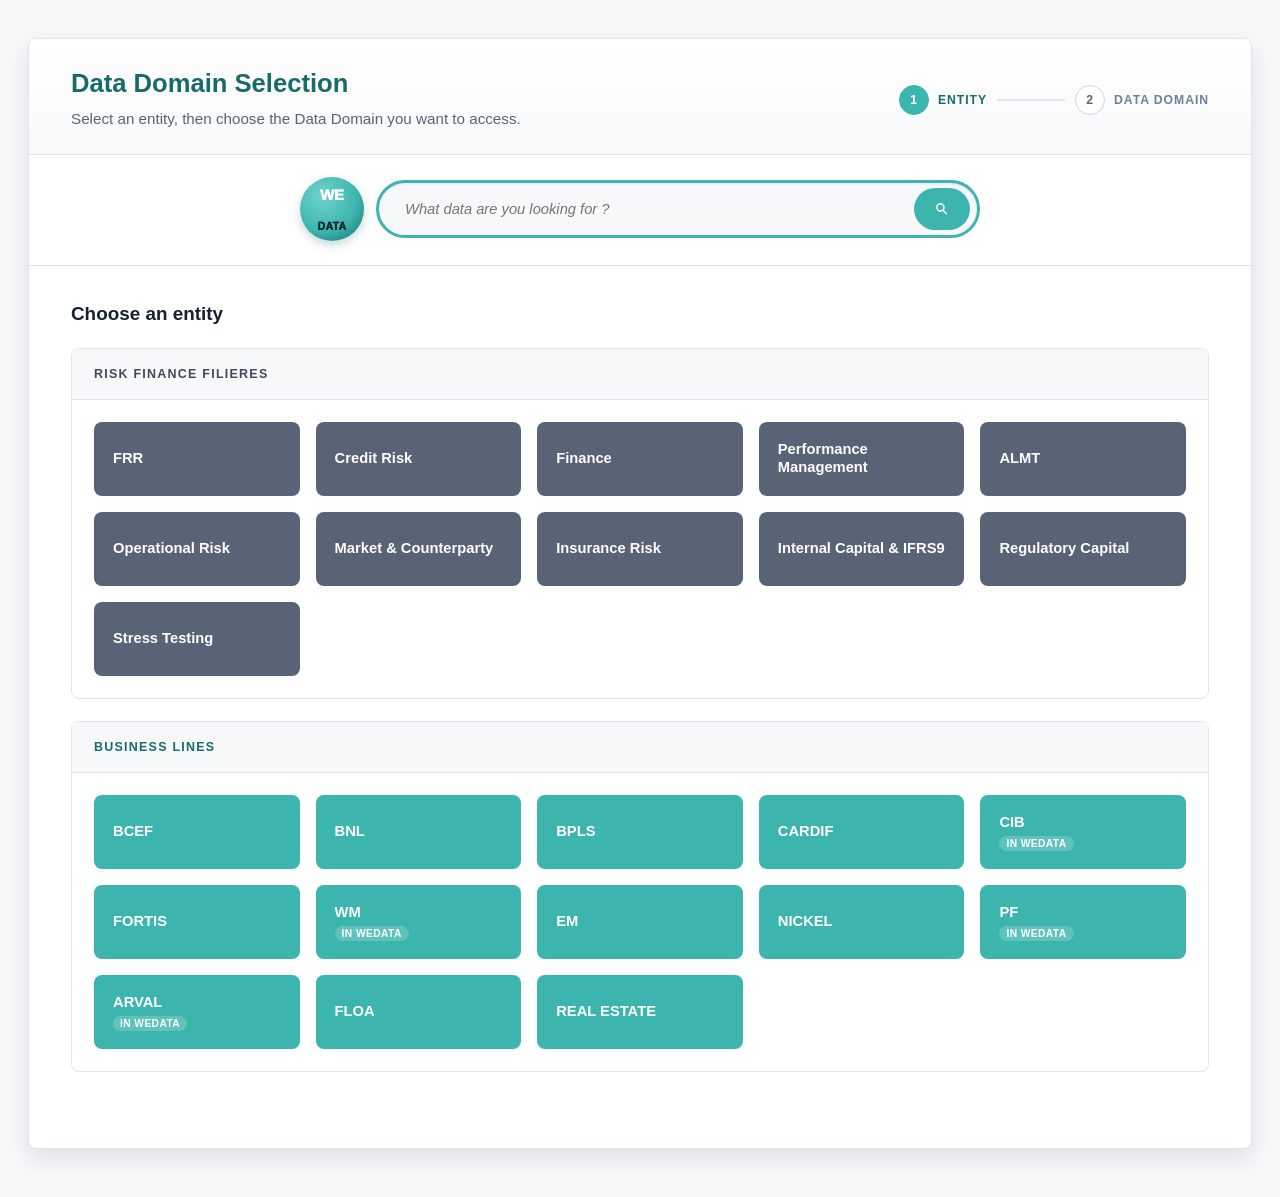
==== index.html @ b655cb8f "commit 24/06" ====
<!DOCTYPE html>
<html lang="en">

<head>
  <meta charset="UTF-8" />
  <meta name="viewport" content="width=device-width, initial-scale=1.0" />
  <title>Data Domain Selection</title>
  <link rel="stylesheet" href="wedata.css" />
</head>

<body>
  <main class="page">
    <section class="navigator-shell" aria-labelledby="navigatorTitle">
      <div class="navigator-header">
        <div>
          <h1 id="navigatorTitle"></h1>
          <p class="subtitle" id="navigatorSubtitle"></p>
        </div>

        <div class="stepper" aria-label="Navigation progress">
          <div class="step is-active" id="stepIndicatorEntity">
            <span class="step-number">1</span>
            <span id="stepOneText"></span>
          </div>
          <div class="step-line" id="stepConnector"></div>
          <div class="step" id="stepIndicatorDomain">
            <span class="step-number">2</span>
            <span id="stepTwoText"></span>
          </div>
        </div>
      </div>

      <div class="wedata-search-band">
        <form class="search-form" id="searchForm" role="search">
          <span class="search-logo" aria-hidden="true"><span>WE</span><span>DATA</span></span>
          <div class="search-field">
            <input class="search-input" id="searchInput" type="search" placeholder="What data are you looking for ?"
              aria-label="Search WeData" />
            <button class="search-button" type="submit" aria-label="Search">
              <svg width="18" height="18" viewBox="0 0 24 24" aria-hidden="true">
                <path fill="currentColor"
                  d="M9.8 4a5.8 5.8 0 0 1 4.6 9.33l4.64 4.63-1.41 1.42-4.64-4.64A5.8 5.8 0 1 1 9.8 4Zm0 2a3.8 3.8 0 1 0 0 7.6 3.8 3.8 0 0 0 0-7.6Z" />
              </svg>
            </button>
          </div>
        </form>
      </div>

      <section class="panel" id="entityStep" aria-labelledby="entityTitle">
        <div class="panel-top">
          <div>
            <h2 class="panel-title" id="entityTitle"></h2>
            <p class="panel-help" id="entityHelp"></p>
          </div>
        </div>

        <div class="entity-groups" id="entityGroups"></div>

      </section>

      <section class="panel hidden" id="domainStep" aria-labelledby="domainTitle">
        <div class="panel-top">
          <div>
            <h2 class="panel-title" id="domainTitle"></h2>
            <p class="panel-help" id="domainHelp"></p>
          </div>
        </div>

        <div class="context-box">
          <div class="context-icon" aria-hidden="true">
            <svg width="18" height="18" viewBox="0 0 24 24">
              <path fill="currentColor"
                d="M12 3 3 8l9 5 9-5-9-5Zm-5 8.1-4 2.22 9 5 9-5-4-2.22-5 2.78-5-2.78Zm0 5-4 2.22 9 5 9-5-4-2.22-5 2.78-5-2.78Z" />
            </svg>
          </div>
          <div>
            <p class="context-label" id="contextLabel"></p>
            <p class="context-value" id="selectedEntityLabel">-</p>
          </div>
          <button class="btn btn-secondary" id="changeEntityButton" type="button">Change</button>
        </div>

        <div class="mode-switch hidden" id="modeSwitch" aria-label="Content organization">
          <button class="mode-option" id="filiereModeButton" type="button" data-mode="filiere">Filiere</button>
          <button class="mode-option" id="businessLineModeButton" type="button" data-mode="businessLine">Business
            Line</button>
        </div>

        <div class="card-grid domain-grid" id="domainGrid"></div>

        <div class="actions">
          <button class="btn btn-secondary" id="backButton" type="button">
            <span aria-hidden="true">&lt;</span>
            Back
          </button>
          <button class="btn btn-primary" id="accessButton" type="button" disabled>
            <span id="accessButtonText">Access</span>
            <span aria-hidden="true">&gt;</span>
          </button>
        </div>
      </section>

      <div class="feedback" id="feedback" role="status" hidden></div>
    </section>
  </main>

  <script src="wedata-data.js?v=20260624-1"></script>
  <script src="wedata-ui.js?v=20260624-1"></script>
  <script>
    initWeDataNavigator();
  </script>
</body>

</html>
---- wedata.css ----
:root {
  --green-800: #176b68;
  --green-700: #248f89;
  --green-600: #3cb5ae;
  --green-100: #dff6f4;
  --green-050: #f2fbfa;
  --grey-900: #172033;
  --grey-700: #3f4a5a;
  --grey-600: #586475;
  --grey-500: #718096;
  --grey-300: #cfd6df;
  --grey-200: #e4e8ee;
  --grey-100: #f1f3f6;
  --grey-050: #f7f8fa;
  --white: #ffffff;
  --red-700: #b42318;
  --border: #dfe5ec;
  --shadow-sm: 0 1px 3px rgba(16, 24, 40, 0.08);
  --shadow-md: 0 10px 24px rgba(16, 24, 40, 0.10);
  --radius: 8px;
  --font: "Segoe UI", Arial, sans-serif;
  /* Replace with BNPP font when available. */
}

* {
  box-sizing: border-box;
}

body {
  min-height: 100vh;
  margin: 0;
  background: var(--grey-050);
  color: var(--grey-900);
  font-family: var(--font);
}

button,
input {
  font: inherit;
}

.page {
  max-width: 1320px;
  margin: 0 auto;
  padding: 38px 28px 48px;
}

.navigator-shell {
  background: var(--white);
  border: 1px solid var(--border);
  border-radius: var(--radius);
  box-shadow: var(--shadow-md);
  overflow: hidden;
}

.navigator-header {
  display: grid;
  grid-template-columns: 1fr auto;
  gap: 24px;
  align-items: center;
  padding: 30px 42px 24px;
  border-bottom: 1px solid var(--border);
  background: linear-gradient(180deg, var(--white), var(--grey-050));
}

h1 {
  margin: 0;
  color: var(--green-800);
  font-size: clamp(1.35rem, 2vw, 1.9rem);
  line-height: 1.15;
}

.subtitle {
  max-width: 760px;
  margin: 10px 0 0;
  color: var(--grey-600);
  font-size: 0.95rem;
  line-height: 1.45;
}

.stepper {
  display: flex;
  align-items: center;
  gap: 10px;
  min-width: 310px;
}

.step {
  display: flex;
  align-items: center;
  gap: 9px;
  color: var(--grey-500);
  font-size: 0.76rem;
  font-weight: 800;
  letter-spacing: 0.08em;
  text-transform: uppercase;
  white-space: nowrap;
}

.step-number {
  display: grid;
  place-items: center;
  width: 30px;
  height: 30px;
  border: 1px solid var(--grey-300);
  border-radius: 999px;
  background: var(--white);
  color: var(--grey-600);
}

.step.is-active {
  color: var(--green-800);
}

.step.is-active .step-number {
  border-color: var(--green-600);
  background: var(--green-600);
  color: var(--white);
}

.step.is-complete {
  color: var(--green-700);
}

.step.is-complete .step-number {
  border-color: var(--green-600);
  background: var(--green-100);
  color: var(--green-800);
}

.step-line {
  flex: 1;
  height: 2px;
  min-width: 42px;
  background: var(--grey-200);
}

.step-line.is-complete {
  background: var(--green-600);
}

.wedata-search-band {
  display: flex;
  justify-content: center;
  padding: 22px 42px 24px;
  border-bottom: 1px solid var(--border);
  background: var(--white);
}

.search-form {
  display: flex;
  align-items: center;
  justify-content: center;
  gap: 12px;
  width: min(680px, 100%);
}

.search-logo {
  display: grid;
  place-items: center;
  flex: 0 0 auto;
  width: 64px;
  height: 64px;
  border-radius: 999px;
  background: radial-gradient(circle at 35% 30%, #6fd3cd, var(--green-600) 58%, var(--green-800));
  color: var(--white);
  box-shadow: 0 4px 10px rgba(23, 107, 104, 0.25);
  font-size: 0.94rem;
  font-weight: 950;
  line-height: 0.88;
  text-align: center;
}

.search-logo span:last-child {
  color: #102528;
  font-size: 0.66rem;
  letter-spacing: 0.03em;
}

.search-field {
  display: flex;
  align-items: center;
  flex: 1;
  min-width: 0;
  min-height: 58px;
  border: 3px solid var(--green-600);
  border-radius: 999px;
  background: var(--grey-050);
  overflow: hidden;
  box-shadow: inset 0 1px 3px rgba(16, 24, 40, 0.08);
}

.search-field:focus-within {
  border-color: var(--green-800);
  box-shadow: 0 0 0 3px rgba(60, 181, 174, 0.28), inset 0 1px 3px rgba(16, 24, 40, 0.08);
}

.search-input {
  width: 100%;
  min-width: 0;
  border: 0;
  outline: 0;
  padding: 14px 16px 14px 26px;
  color: var(--grey-700);
  font-size: 0.92rem;
  font-style: italic;
  background: transparent;
}

.search-button {
  display: grid;
  place-items: center;
  width: 62px;
  height: 42px;
  margin: 5px 7px 5px 0;
  border: 0;
  border-radius: 999px;
  color: var(--white);
  background: var(--green-600);
  cursor: pointer;
}

.search-button:hover {
  background: var(--green-800);
}

.panel {
  padding: 36px 42px 38px;
}

.panel-top {
  display: flex;
  align-items: flex-start;
  justify-content: space-between;
  gap: 20px;
  margin-bottom: 22px;
}

.panel-title {
  margin: 0;
  font-size: 1.18rem;
  line-height: 1.25;
}

.panel-help {
  margin: 7px 0 0;
  color: var(--grey-600);
  font-size: 0.9rem;
  line-height: 1.4;
}

.entity-groups {
  display: grid;
  gap: 22px;
}

.group-block {
  border: 1px solid var(--border);
  border-radius: var(--radius);
  background: var(--white);
}

.group-header {
  display: flex;
  align-items: center;
  justify-content: space-between;
  gap: 18px;
  padding: 18px 22px;
  border-bottom: 1px solid var(--border);
  background: var(--grey-050);
}

.group-title {
  margin: 0;
  color: var(--grey-700);
  font-size: 0.78rem;
  font-weight: 900;
  letter-spacing: 0.1em;
  text-transform: uppercase;
}

.group-title.is-green {
  color: var(--green-800);
}

.card-grid {
  display: grid;
  grid-template-columns: repeat(auto-fill, minmax(178px, 1fr));
  gap: 16px;
  padding: 22px;
}

.domain-grid {
  grid-template-columns: repeat(auto-fill, minmax(260px, 1fr));
  gap: 18px;
  padding: 0;
}

.choice-card {
  position: relative;
  display: flex;
  align-items: center;
  justify-content: space-between;
  gap: 10px;
  min-height: 74px;
  width: 100%;
  padding: 17px 18px;
  border: 1px solid transparent;
  border-radius: var(--radius);
  color: var(--white);
  text-align: left;
  cursor: pointer;
  transition: border-color 0.16s ease, box-shadow 0.16s ease, transform 0.16s ease, background 0.16s ease;
}

.choice-card:hover {
  transform: translateY(-1px);
  box-shadow: 0 8px 18px rgba(16, 24, 40, 0.12);
}

.choice-card:focus-visible {
  outline: 3px solid rgba(60, 181, 174, 0.28);
  outline-offset: 2px;
}

.choice-card.is-risk {
  background: var(--grey-600);
}

.choice-card.is-risk:hover,
.choice-card.is-risk.is-selected {
  background: var(--grey-700);
}

.choice-card.is-business {
  background: var(--green-600);
}

.choice-card.is-business:hover,
.choice-card.is-business.is-selected {
  background: var(--green-800);
}

.choice-card.is-domain {
  min-height: 128px;
  border-color: var(--border);
  background: var(--white);
  color: var(--grey-900);
  box-shadow: var(--shadow-sm);
}

.choice-card.is-domain:hover,
.choice-card.is-domain.is-selected {
  border-color: var(--green-600);
  background: var(--green-050);
  color: var(--green-800);
}

.choice-card.is-selected {
  border-color: rgba(255, 255, 255, 0.85);
  box-shadow: 0 0 0 3px rgba(60, 181, 174, 0.22), 0 8px 18px rgba(16, 24, 40, 0.12);
}

.card-text {
  display: grid;
  gap: 4px;
  min-width: 0;
}

.card-label {
  font-size: 0.92rem;
  font-weight: 850;
  line-height: 1.22;
}

.card-badge {
  width: fit-content;
  padding: 2px 7px;
  border-radius: 999px;
  background: rgba(255, 255, 255, 0.18);
  color: inherit;
  font-size: 0.64rem;
  font-weight: 800;
  letter-spacing: 0.04em;
  text-transform: uppercase;
}

.choice-card.is-domain .card-badge {
  background: var(--green-100);
  color: var(--green-800);
}

.context-box {
  display: grid;
  grid-template-columns: auto 1fr auto;
  gap: 14px;
  align-items: center;
  margin-bottom: 24px;
  padding: 15px 16px;
  border: 1px solid #b8ddc8;
  border-radius: var(--radius);
  background: var(--green-050);
}

.context-icon {
  display: grid;
  place-items: center;
  width: 38px;
  height: 38px;
  border-radius: 999px;
  background: var(--green-600);
  color: var(--white);
}

.context-label {
  margin: 0 0 3px;
  color: var(--grey-500);
  font-size: 0.72rem;
  font-weight: 800;
  letter-spacing: 0.1em;
  text-transform: uppercase;
}

.context-value {
  margin: 0;
  color: var(--green-800);
  font-weight: 900;
  letter-spacing: 0.03em;
  text-transform: uppercase;
}

.mode-switch {
  display: inline-flex;
  align-items: center;
  gap: 4px;
  margin: 0 0 24px;
  padding: 4px;
  border: 1px solid var(--green-600);
  border-radius: 999px;
  background: var(--green-050);
}

.mode-option {
  min-height: 34px;
  padding: 7px 16px;
  border: 0;
  border-radius: 999px;
  background: transparent;
  color: var(--green-800);
  font-size: 0.78rem;
  font-weight: 900;
  letter-spacing: 0.08em;
  text-transform: uppercase;
  cursor: pointer;
}

.mode-option.is-active {
  background: var(--green-600);
  color: var(--white);
  box-shadow: 0 4px 10px rgba(60, 181, 174, 0.22);
}

.mode-option:focus-visible {
  outline: 3px solid rgba(60, 181, 174, 0.28);
  outline-offset: 2px;
}


.feedback {
  min-height: 22px;
  margin-top: 16px;
  color: var(--red-700);
  font-size: 0.86rem;
  font-weight: 700;
}

.feedback[hidden] {
  display: block;
  visibility: hidden;
}

.actions {
  display: flex;
  align-items: center;
  justify-content: flex-end;
  gap: 12px;
  margin-top: 24px;
  padding-top: 20px;
  border-top: 1px solid var(--border);
}

.btn {
  display: inline-flex;
  align-items: center;
  justify-content: center;
  gap: 8px;
  min-height: 40px;
  padding: 10px 18px;
  border: 1px solid transparent;
  border-radius: var(--radius);
  font-size: 0.8rem;
  font-weight: 850;
  letter-spacing: 0.08em;
  text-transform: uppercase;
  cursor: pointer;
  transition: background 0.16s ease, border-color 0.16s ease, box-shadow 0.16s ease, transform 0.16s ease;
}

.btn-primary {
  background: var(--green-600);
  color: var(--white);
  box-shadow: 0 6px 14px rgba(60, 181, 174, 0.26);
}

.btn-primary:hover:not(:disabled) {
  background: var(--green-800);
  transform: translateY(-1px);
}

.btn-secondary {
  border-color: var(--grey-300);
  background: var(--white);
  color: var(--grey-700);
}

.btn-secondary:hover {
  border-color: var(--grey-600);
  background: var(--grey-100);
}

.btn:disabled {
  border-color: var(--grey-200);
  background: var(--grey-100);
  color: var(--grey-500);
  box-shadow: none;
  cursor: not-allowed;
  transform: none;
}

.hidden {
  display: none !important;
}

@media (max-width: 780px) {
  .page {
    padding: 18px 12px 28px;
  }

  .navigator-header {
    grid-template-columns: 1fr;
    padding: 22px 18px 18px;
  }

  .stepper {
    min-width: 0;
    width: 100%;
  }

  .step {
    font-size: 0.68rem;
  }

  .wedata-search-band {
    padding: 18px;
  }

  .search-logo {
    width: 54px;
    height: 54px;
    font-size: 0.82rem;
  }

  .search-field {
    min-height: 52px;
  }

  .panel {
    padding: 22px 18px 24px;
  }

  .card-grid,
  .domain-grid {
    grid-template-columns: 1fr;
    gap: 12px;
    padding: 14px;
  }

  .domain-grid {
    padding: 0;
  }

  .choice-card,
  .choice-card.is-domain {
    min-height: 72px;
  }

  .panel-top,
  .actions,
  .context-box {
    align-items: stretch;
    flex-direction: column;
  }

  .panel-top {
    display: grid;
  }

  .context-box {
    grid-template-columns: auto 1fr;
  }

  .context-box .btn {
    grid-column: 1 / -1;
  }

  .mode-switch {
    display: grid;
    grid-template-columns: 1fr;
    border-radius: var(--radius);
  }

  .actions {
    display: grid;
    grid-template-columns: 1fr;
  }

  .btn {
    width: 100%;
  }
}
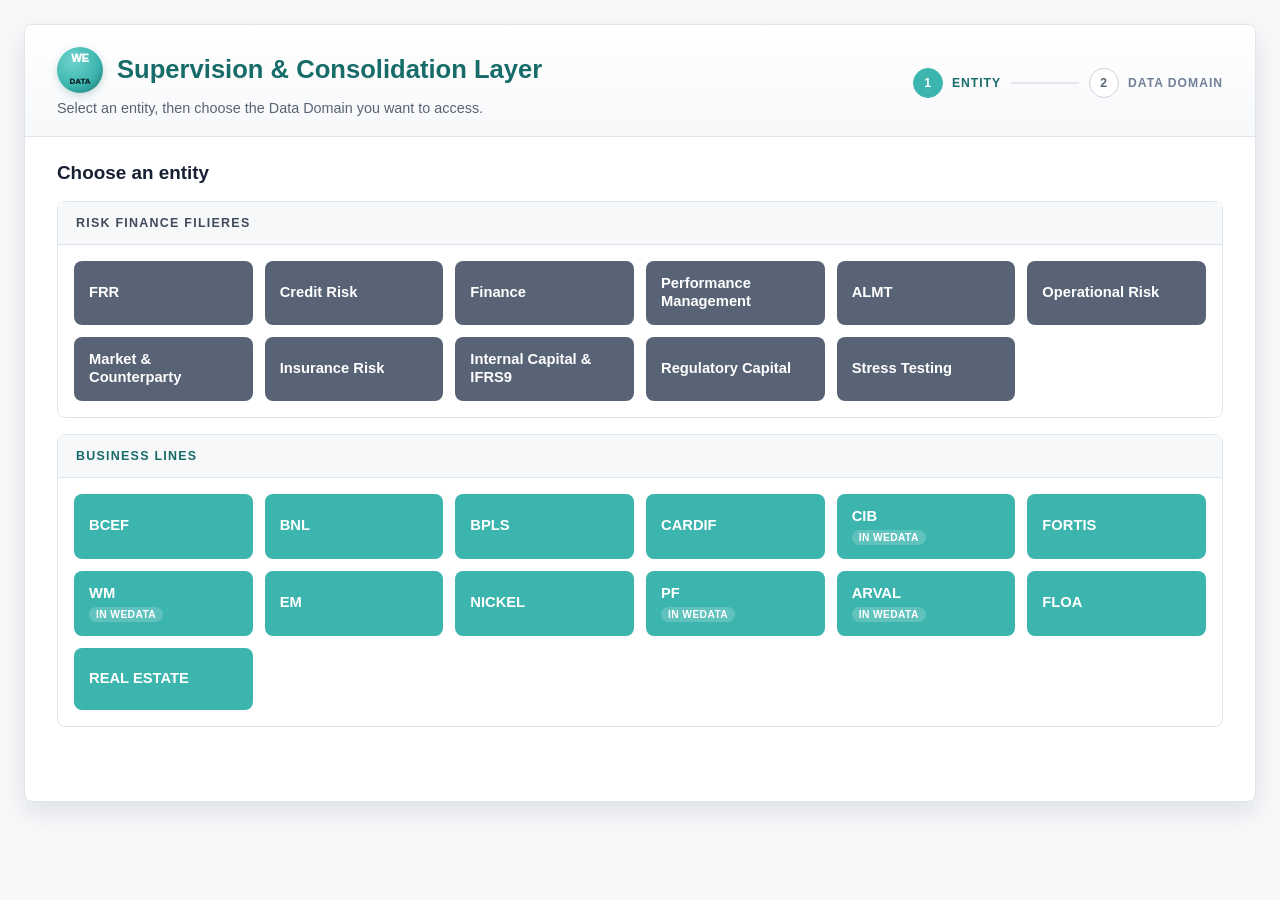
==== commit eaa66ef7: "Good 26/06" ====
--- a/index.html
+++ b/index.html
@@ -4,7 +4,7 @@
 <head>
   <meta charset="UTF-8" />
   <meta name="viewport" content="width=device-width, initial-scale=1.0" />
-  <title>Data Domain Selection</title>
+  <title>Supervision & Consolidation Layer</title>
   <link rel="stylesheet" href="wedata.css" />
 </head>
 
@@ -13,7 +13,10 @@
     <section class="navigator-shell" aria-labelledby="navigatorTitle">
       <div class="navigator-header">
         <div>
-          <h1 id="navigatorTitle"></h1>
+          <div class="title-lockup">
+            <span class="title-logo" aria-hidden="true"><span>WE</span><span>DATA</span></span>
+            <h1 id="navigatorTitle"></h1>
+          </div>
           <p class="subtitle" id="navigatorSubtitle"></p>
         </div>
 
@@ -28,22 +31,6 @@
             <span id="stepTwoText"></span>
           </div>
         </div>
-      </div>
-
-      <div class="wedata-search-band">
-        <form class="search-form" id="searchForm" role="search">
-          <span class="search-logo" aria-hidden="true"><span>WE</span><span>DATA</span></span>
-          <div class="search-field">
-            <input class="search-input" id="searchInput" type="search" placeholder="What data are you looking for ?"
-              aria-label="Search WeData" />
-            <button class="search-button" type="submit" aria-label="Search">
-              <svg width="18" height="18" viewBox="0 0 24 24" aria-hidden="true">
-                <path fill="currentColor"
-                  d="M9.8 4a5.8 5.8 0 0 1 4.6 9.33l4.64 4.63-1.41 1.42-4.64-4.64A5.8 5.8 0 1 1 9.8 4Zm0 2a3.8 3.8 0 1 0 0 7.6 3.8 3.8 0 0 0 0-7.6Z" />
-              </svg>
-            </button>
-          </div>
-        </form>
       </div>
 
       <section class="panel" id="entityStep" aria-labelledby="entityTitle">
@@ -77,35 +64,24 @@
             <p class="context-label" id="contextLabel"></p>
             <p class="context-value" id="selectedEntityLabel">-</p>
           </div>
-          <button class="btn btn-secondary" id="changeEntityButton" type="button">Change</button>
+          <button class="btn btn-secondary btn-change" id="changeEntityButton" type="button">Go back and change</button>
         </div>
 
         <div class="mode-switch hidden" id="modeSwitch" aria-label="Content organization">
-          <button class="mode-option" id="filiereModeButton" type="button" data-mode="filiere">Filiere</button>
           <button class="mode-option" id="businessLineModeButton" type="button" data-mode="businessLine">Business
             Line</button>
+          <button class="mode-option" id="filiereModeButton" type="button" data-mode="filiere">Filiere</button>
         </div>
 
         <div class="card-grid domain-grid" id="domainGrid"></div>
-
-        <div class="actions">
-          <button class="btn btn-secondary" id="backButton" type="button">
-            <span aria-hidden="true">&lt;</span>
-            Back
-          </button>
-          <button class="btn btn-primary" id="accessButton" type="button" disabled>
-            <span id="accessButtonText">Access</span>
-            <span aria-hidden="true">&gt;</span>
-          </button>
-        </div>
       </section>
 
       <div class="feedback" id="feedback" role="status" hidden></div>
     </section>
   </main>
 
-  <script src="wedata-data.js?v=20260624-1"></script>
-  <script src="wedata-ui.js?v=20260624-1"></script>
+  <script src="wedata-data.js?v=20260624-2"></script>
+  <script src="wedata-ui.js?v=20260624-2"></script>
   <script>
     initWeDataNavigator();
   </script>
--- a/wedata.css
+++ b/wedata.css
@@ -42,7 +42,7 @@
 .page {
   max-width: 1320px;
   margin: 0 auto;
-  padding: 38px 28px 48px;
+  padding: 24px 24px 32px;
 }
 
 .navigator-shell {
@@ -56,13 +56,41 @@
 .navigator-header {
   display: grid;
   grid-template-columns: 1fr auto;
-  gap: 24px;
-  align-items: center;
-  padding: 30px 42px 24px;
+  gap: 18px;
+  align-items: center;
+  padding: 22px 32px 18px;
   border-bottom: 1px solid var(--border);
   background: linear-gradient(180deg, var(--white), var(--grey-050));
 }
 
+.title-lockup {
+  display: flex;
+  align-items: center;
+  gap: 14px;
+}
+
+.title-logo {
+  display: grid;
+  place-items: center;
+  flex: 0 0 auto;
+  width: 46px;
+  height: 46px;
+  border-radius: 999px;
+  background: radial-gradient(circle at 35% 30%, #6fd3cd, var(--green-600) 58%, var(--green-800));
+  color: var(--white);
+  box-shadow: 0 3px 8px rgba(23, 107, 104, 0.22);
+  font-size: 0.68rem;
+  font-weight: 950;
+  line-height: 0.88;
+  text-align: center;
+}
+
+.title-logo span:last-child {
+  color: #102528;
+  font-size: 0.48rem;
+  letter-spacing: 0.03em;
+}
+
 h1 {
   margin: 0;
   color: var(--green-800);
@@ -72,10 +100,10 @@
 
 .subtitle {
   max-width: 760px;
-  margin: 10px 0 0;
+  margin: 6px 0 0;
   color: var(--grey-600);
-  font-size: 0.95rem;
-  line-height: 1.45;
+  font-size: 0.9rem;
+  line-height: 1.35;
 }
 
 .stepper {
@@ -139,93 +167,8 @@
   background: var(--green-600);
 }
 
-.wedata-search-band {
-  display: flex;
-  justify-content: center;
-  padding: 22px 42px 24px;
-  border-bottom: 1px solid var(--border);
-  background: var(--white);
-}
-
-.search-form {
-  display: flex;
-  align-items: center;
-  justify-content: center;
-  gap: 12px;
-  width: min(680px, 100%);
-}
-
-.search-logo {
-  display: grid;
-  place-items: center;
-  flex: 0 0 auto;
-  width: 64px;
-  height: 64px;
-  border-radius: 999px;
-  background: radial-gradient(circle at 35% 30%, #6fd3cd, var(--green-600) 58%, var(--green-800));
-  color: var(--white);
-  box-shadow: 0 4px 10px rgba(23, 107, 104, 0.25);
-  font-size: 0.94rem;
-  font-weight: 950;
-  line-height: 0.88;
-  text-align: center;
-}
-
-.search-logo span:last-child {
-  color: #102528;
-  font-size: 0.66rem;
-  letter-spacing: 0.03em;
-}
-
-.search-field {
-  display: flex;
-  align-items: center;
-  flex: 1;
-  min-width: 0;
-  min-height: 58px;
-  border: 3px solid var(--green-600);
-  border-radius: 999px;
-  background: var(--grey-050);
-  overflow: hidden;
-  box-shadow: inset 0 1px 3px rgba(16, 24, 40, 0.08);
-}
-
-.search-field:focus-within {
-  border-color: var(--green-800);
-  box-shadow: 0 0 0 3px rgba(60, 181, 174, 0.28), inset 0 1px 3px rgba(16, 24, 40, 0.08);
-}
-
-.search-input {
-  width: 100%;
-  min-width: 0;
-  border: 0;
-  outline: 0;
-  padding: 14px 16px 14px 26px;
-  color: var(--grey-700);
-  font-size: 0.92rem;
-  font-style: italic;
-  background: transparent;
-}
-
-.search-button {
-  display: grid;
-  place-items: center;
-  width: 62px;
-  height: 42px;
-  margin: 5px 7px 5px 0;
-  border: 0;
-  border-radius: 999px;
-  color: var(--white);
-  background: var(--green-600);
-  cursor: pointer;
-}
-
-.search-button:hover {
-  background: var(--green-800);
-}
-
 .panel {
-  padding: 36px 42px 38px;
+  padding: 24px 32px 28px;
 }
 
 .panel-top {
@@ -233,7 +176,7 @@
   align-items: flex-start;
   justify-content: space-between;
   gap: 20px;
-  margin-bottom: 22px;
+  margin-bottom: 16px;
 }
 
 .panel-title {
@@ -243,15 +186,15 @@
 }
 
 .panel-help {
-  margin: 7px 0 0;
+  margin: 5px 0 0;
   color: var(--grey-600);
-  font-size: 0.9rem;
-  line-height: 1.4;
+  font-size: 0.86rem;
+  line-height: 1.3;
 }
 
 .entity-groups {
   display: grid;
-  gap: 22px;
+  gap: 16px;
 }
 
 .group-block {
@@ -265,7 +208,7 @@
   align-items: center;
   justify-content: space-between;
   gap: 18px;
-  padding: 18px 22px;
+  padding: 14px 18px;
   border-bottom: 1px solid var(--border);
   background: var(--grey-050);
 }
@@ -286,13 +229,13 @@
 .card-grid {
   display: grid;
   grid-template-columns: repeat(auto-fill, minmax(178px, 1fr));
-  gap: 16px;
-  padding: 22px;
+  gap: 12px;
+  padding: 16px;
 }
 
 .domain-grid {
-  grid-template-columns: repeat(auto-fill, minmax(260px, 1fr));
-  gap: 18px;
+  grid-template-columns: repeat(auto-fill, minmax(180px, 1fr));
+  gap: 12px;
   padding: 0;
 }
 
@@ -302,9 +245,9 @@
   align-items: center;
   justify-content: space-between;
   gap: 10px;
-  min-height: 74px;
+  min-height: 62px;
   width: 100%;
-  padding: 17px 18px;
+  padding: 13px 14px;
   border: 1px solid transparent;
   border-radius: var(--radius);
   color: var(--white);
@@ -342,7 +285,7 @@
 }
 
 .choice-card.is-domain {
-  min-height: 128px;
+  min-height: 68px;
   border-color: var(--border);
   background: var(--white);
   color: var(--grey-900);
@@ -395,8 +338,8 @@
   grid-template-columns: auto 1fr auto;
   gap: 14px;
   align-items: center;
-  margin-bottom: 24px;
-  padding: 15px 16px;
+  margin-bottom: 14px;
+  padding: 10px 12px;
   border: 1px solid #b8ddc8;
   border-radius: var(--radius);
   background: var(--green-050);
@@ -405,8 +348,8 @@
 .context-icon {
   display: grid;
   place-items: center;
-  width: 38px;
-  height: 38px;
+  width: 32px;
+  height: 32px;
   border-radius: 999px;
   background: var(--green-600);
   color: var(--white);
@@ -433,7 +376,7 @@
   display: inline-flex;
   align-items: center;
   gap: 4px;
-  margin: 0 0 24px;
+  margin: 0 0 14px;
   padding: 4px;
   border: 1px solid var(--green-600);
   border-radius: 999px;
@@ -441,8 +384,8 @@
 }
 
 .mode-option {
-  min-height: 34px;
-  padding: 7px 16px;
+  min-height: 32px;
+  padding: 6px 14px;
   border: 0;
   border-radius: 999px;
   background: transparent;
@@ -468,7 +411,7 @@
 
 .feedback {
   min-height: 22px;
-  margin-top: 16px;
+  margin: 0 32px 24px;
   color: var(--red-700);
   font-size: 0.86rem;
   font-weight: 700;
@@ -477,16 +420,6 @@
 .feedback[hidden] {
   display: block;
   visibility: hidden;
-}
-
-.actions {
-  display: flex;
-  align-items: center;
-  justify-content: flex-end;
-  gap: 12px;
-  margin-top: 24px;
-  padding-top: 20px;
-  border-top: 1px solid var(--border);
 }
 
 .btn {
@@ -506,6 +439,10 @@
   transition: background 0.16s ease, border-color 0.16s ease, box-shadow 0.16s ease, transform 0.16s ease;
 }
 
+.btn-change {
+  min-width: 190px;
+}
+
 .btn-primary {
   background: var(--green-600);
   color: var(--white);
@@ -543,12 +480,27 @@
 
 @media (max-width: 780px) {
   .page {
-    padding: 18px 12px 28px;
+    padding: 14px 10px 22px;
   }
 
   .navigator-header {
     grid-template-columns: 1fr;
-    padding: 22px 18px 18px;
+    padding: 18px 16px 16px;
+  }
+
+  .title-lockup {
+    align-items: flex-start;
+    gap: 10px;
+  }
+
+  .title-logo {
+    width: 40px;
+    height: 40px;
+    font-size: 0.6rem;
+  }
+
+  .title-logo span:last-child {
+    font-size: 0.42rem;
   }
 
   .stepper {
@@ -560,29 +512,15 @@
     font-size: 0.68rem;
   }
 
-  .wedata-search-band {
-    padding: 18px;
-  }
-
-  .search-logo {
-    width: 54px;
-    height: 54px;
-    font-size: 0.82rem;
-  }
-
-  .search-field {
-    min-height: 52px;
-  }
-
   .panel {
-    padding: 22px 18px 24px;
+    padding: 18px 16px 20px;
   }
 
   .card-grid,
   .domain-grid {
     grid-template-columns: 1fr;
-    gap: 12px;
-    padding: 14px;
+    gap: 10px;
+    padding: 12px;
   }
 
   .domain-grid {
@@ -591,11 +529,10 @@
 
   .choice-card,
   .choice-card.is-domain {
-    min-height: 72px;
+    min-height: 58px;
   }
 
   .panel-top,
-  .actions,
   .context-box {
     align-items: stretch;
     flex-direction: column;
@@ -615,16 +552,15 @@
 
   .mode-switch {
     display: grid;
-    grid-template-columns: 1fr;
+    grid-template-columns: 1fr 1fr;
     border-radius: var(--radius);
-  }
-
-  .actions {
-    display: grid;
-    grid-template-columns: 1fr;
   }
 
   .btn {
     width: 100%;
   }
-}
+
+  .feedback {
+    margin: 0 16px 18px;
+  }
+}
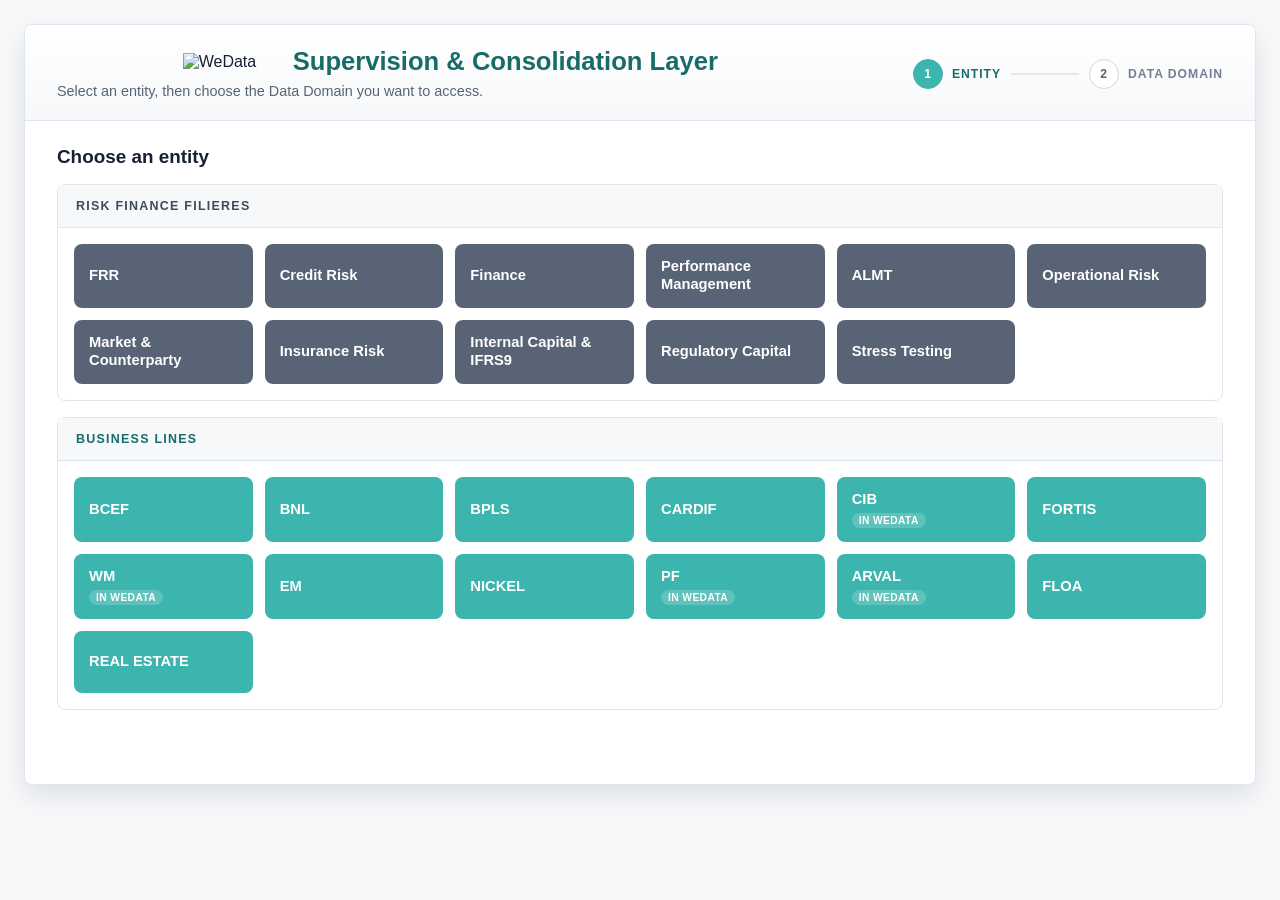
==== commit 3b731692: "commit css fixes" ====
--- a/index.html
+++ b/index.html
@@ -14,7 +14,7 @@
       <div class="navigator-header">
         <div>
           <div class="title-lockup">
-            <span class="title-logo" aria-hidden="true"><span>WE</span><span>DATA</span></span>
+            <img class="title-logo" src="../wedata-new-logo.png" alt="WeData" />
             <h1 id="navigatorTitle"></h1>
           </div>
           <p class="subtitle" id="navigatorSubtitle"></p>
--- a/wedata.css
+++ b/wedata.css
@@ -70,25 +70,11 @@
 }
 
 .title-logo {
-  display: grid;
-  place-items: center;
   flex: 0 0 auto;
-  width: 46px;
-  height: 46px;
-  border-radius: 999px;
-  background: radial-gradient(circle at 35% 30%, #6fd3cd, var(--green-600) 58%, var(--green-800));
-  color: var(--white);
-  box-shadow: 0 3px 8px rgba(23, 107, 104, 0.22);
-  font-size: 0.68rem;
-  font-weight: 950;
-  line-height: 0.88;
-  text-align: center;
-}
-
-.title-logo span:last-child {
-  color: #102528;
-  font-size: 0.48rem;
-  letter-spacing: 0.03em;
+  width: 96px;
+  height: auto;
+  margin-left: 15%;
+  object-fit: contain;
 }
 
 h1 {
@@ -494,13 +480,8 @@
   }
 
   .title-logo {
-    width: 40px;
-    height: 40px;
-    font-size: 0.6rem;
-  }
-
-  .title-logo span:last-child {
-    font-size: 0.42rem;
+    width: 82px;
+    margin-left: 0;
   }
 
   .stepper {
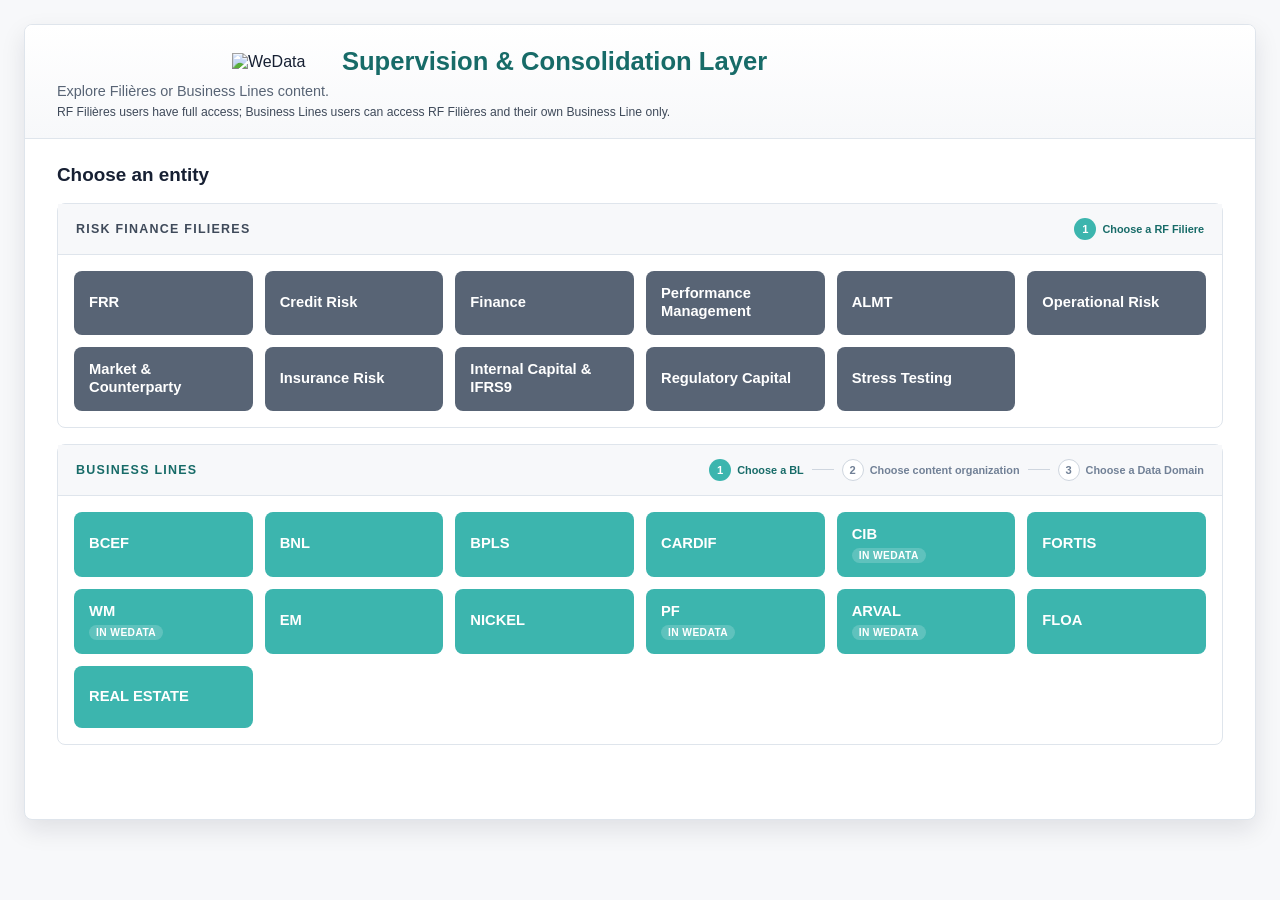
==== commit 64c64cfd: "Modif jf" ====
--- a/index.html
+++ b/index.html
@@ -5,7 +5,7 @@
   <meta charset="UTF-8" />
   <meta name="viewport" content="width=device-width, initial-scale=1.0" />
   <title>Supervision & Consolidation Layer</title>
-  <link rel="stylesheet" href="wedata.css" />
+  <link rel="stylesheet" href="wedata.css?v=20260715-2" />
 </head>
 
 <body>
@@ -18,18 +18,7 @@
             <h1 id="navigatorTitle"></h1>
           </div>
           <p class="subtitle" id="navigatorSubtitle"></p>
-        </div>
-
-        <div class="stepper" aria-label="Navigation progress">
-          <div class="step is-active" id="stepIndicatorEntity">
-            <span class="step-number">1</span>
-            <span id="stepOneText"></span>
-          </div>
-          <div class="step-line" id="stepConnector"></div>
-          <div class="step" id="stepIndicatorDomain">
-            <span class="step-number">2</span>
-            <span id="stepTwoText"></span>
-          </div>
+          <p class="access-note" id="navigatorAccessNote"></p>
         </div>
       </div>
 
@@ -53,7 +42,9 @@
           </div>
         </div>
 
-        <div class="context-box">
+        <div class="detail-stage">
+          <div class="stage-label"><span class="stage-number">1</span><span>Choose a BL</span></div>
+          <div class="context-box">
           <div class="context-icon" aria-hidden="true">
             <svg width="18" height="18" viewBox="0 0 24 24">
               <path fill="currentColor"
@@ -65,23 +56,33 @@
             <p class="context-value" id="selectedEntityLabel">-</p>
           </div>
           <button class="btn btn-secondary btn-change" id="changeEntityButton" type="button">Go back and change</button>
+          </div>
         </div>
 
-        <div class="mode-switch hidden" id="modeSwitch" aria-label="Content organization">
-          <button class="mode-option" id="businessLineModeButton" type="button" data-mode="businessLine">Business
-            Line</button>
-          <button class="mode-option" id="filiereModeButton" type="button" data-mode="filiere">Filiere</button>
+        <div class="detail-stage hidden" id="modeStage">
+          <div class="stage-label">
+            <span class="stage-number">2</span>
+            <span>Choose content organization <small>(BL or Filiere)</small></span>
+          </div>
+          <div class="mode-switch" id="modeSwitch" aria-label="Content organization">
+            <button class="mode-option" id="businessLineModeButton" type="button" data-mode="businessLine">Business
+              Line</button>
+            <button class="mode-option" id="filiereModeButton" type="button" data-mode="filiere">Filiere</button>
+          </div>
         </div>
 
-        <div class="card-grid domain-grid" id="domainGrid"></div>
+        <div class="detail-stage">
+          <div class="stage-label"><span class="stage-number">3</span><span>Choose a Data Domain</span></div>
+          <div class="card-grid domain-grid" id="domainGrid"></div>
+        </div>
       </section>
 
       <div class="feedback" id="feedback" role="status" hidden></div>
     </section>
   </main>
 
-  <script src="wedata-data.js?v=20260624-2"></script>
-  <script src="wedata-ui.js?v=20260624-2"></script>
+  <script src="wedata-data.js?v=20260715-1"></script>
+  <script src="wedata-ui.js?v=20260715-2"></script>
   <script>
     initWeDataNavigator();
   </script>
--- a/wedata.css
+++ b/wedata.css
@@ -54,8 +54,7 @@
 }
 
 .navigator-header {
-  display: grid;
-  grid-template-columns: 1fr auto;
+  display: block;
   gap: 18px;
   align-items: center;
   padding: 22px 32px 18px;
@@ -89,6 +88,14 @@
   margin: 6px 0 0;
   color: var(--grey-600);
   font-size: 0.9rem;
+  line-height: 1.35;
+}
+
+.access-note {
+  max-width: 900px;
+  margin: 2px 0 0;
+  color: var(--grey-700);
+  font-size: 0.76rem;
   line-height: 1.35;
 }
 
@@ -197,6 +204,57 @@
   padding: 14px 18px;
   border-bottom: 1px solid var(--border);
   background: var(--grey-050);
+}
+
+.flow-guide {
+  display: flex;
+  align-items: center;
+  justify-content: flex-end;
+  gap: 8px;
+  color: var(--grey-600);
+  font-size: 0.68rem;
+  font-weight: 700;
+}
+
+.flow-guide-step {
+  display: flex;
+  align-items: center;
+  gap: 6px;
+  white-space: nowrap;
+}
+
+.flow-guide-step.is-active {
+  color: var(--green-800);
+}
+
+.flow-guide-step.is-pending {
+  color: var(--grey-500);
+}
+
+.flow-guide-number,
+.stage-number {
+  display: inline-grid;
+  flex: 0 0 auto;
+  place-items: center;
+  width: 22px;
+  height: 22px;
+  border-radius: 50%;
+  background: var(--green-600);
+  color: var(--white);
+  font-size: 0.7rem;
+  font-weight: 900;
+}
+
+.flow-guide-step.is-pending .flow-guide-number {
+  border: 1px solid var(--grey-300);
+  background: var(--white);
+  color: var(--grey-500);
+}
+
+.flow-guide-line {
+  width: 22px;
+  height: 1px;
+  background: var(--grey-300);
 }
 
 .group-title {
@@ -331,6 +389,27 @@
   background: var(--green-050);
 }
 
+.detail-stage {
+  margin-bottom: 18px;
+}
+
+.stage-label {
+  display: flex;
+  align-items: center;
+  gap: 8px;
+  margin-bottom: 9px;
+  color: var(--grey-700);
+  font-size: 0.76rem;
+  font-weight: 800;
+}
+
+.stage-label small {
+  display: block;
+  color: var(--grey-500);
+  font-size: 0.65rem;
+  font-weight: 600;
+}
+
 .context-icon {
   display: grid;
   place-items: center;
@@ -362,7 +441,7 @@
   display: inline-flex;
   align-items: center;
   gap: 4px;
-  margin: 0 0 14px;
+  margin: 0;
   padding: 4px;
   border: 1px solid var(--green-600);
   border-radius: 999px;
@@ -470,7 +549,6 @@
   }
 
   .navigator-header {
-    grid-template-columns: 1fr;
     padding: 18px 16px 16px;
   }
 
@@ -487,6 +565,23 @@
   .stepper {
     min-width: 0;
     width: 100%;
+  }
+
+  .group-header {
+    align-items: flex-start;
+    flex-direction: column;
+  }
+
+  .flow-guide {
+    width: 100%;
+    align-items: flex-start;
+    flex-direction: column;
+  }
+
+  .flow-guide-line {
+    width: 1px;
+    height: 8px;
+    margin-left: 10px;
   }
 
   .step {
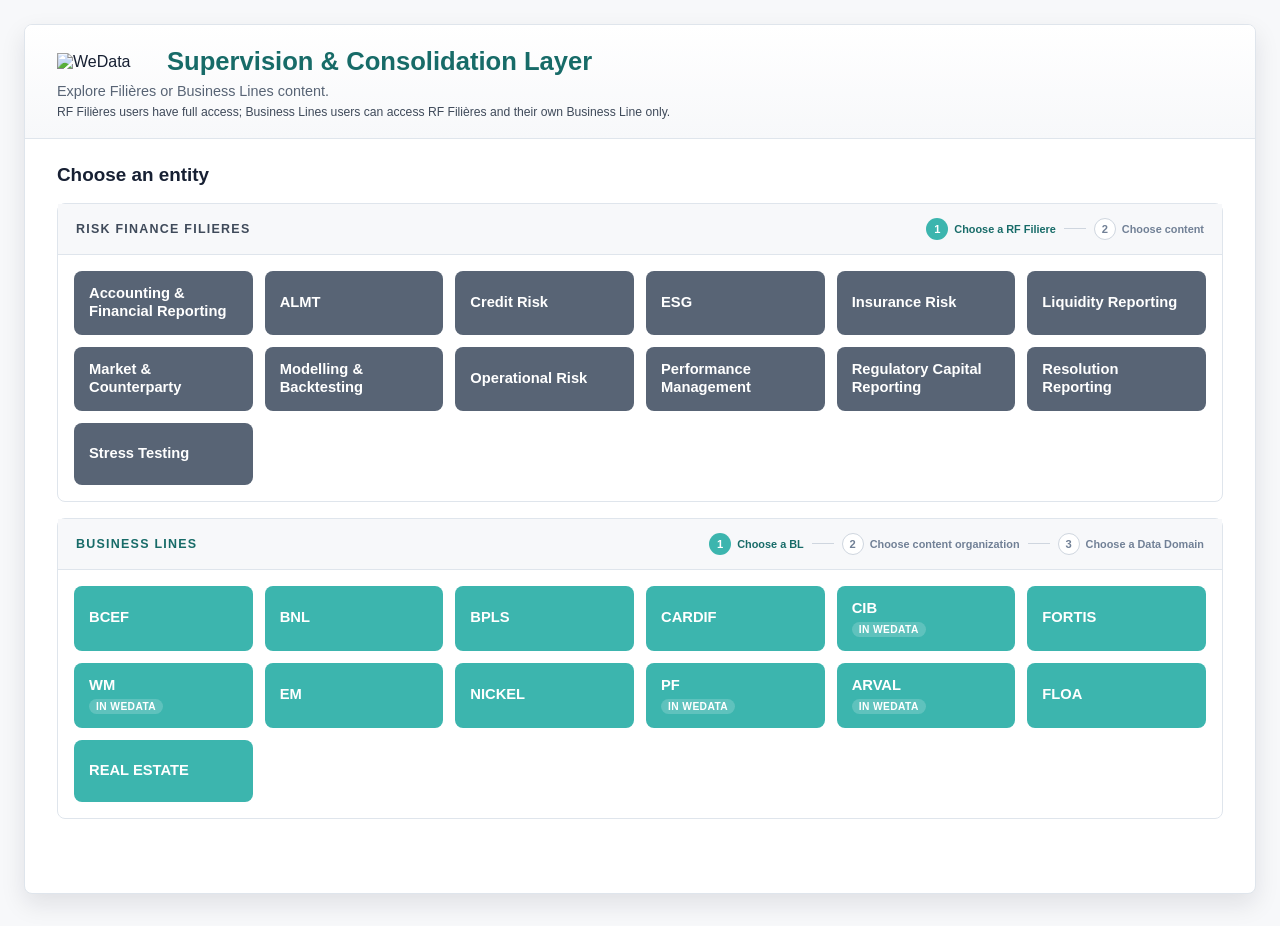
==== commit 0fcae46b: "Update filieres and add content selection navigation" ====
--- a/index.html
+++ b/index.html
@@ -5,10 +5,12 @@
   <meta charset="UTF-8" />
   <meta name="viewport" content="width=device-width, initial-scale=1.0" />
   <title>Supervision & Consolidation Layer</title>
-  <link rel="stylesheet" href="wedata.css?v=20260715-2" />
+  <link rel="stylesheet" href="wedata.css?v=20261104-1" />
 </head>
 
 <body>
+  <!-- Structure uniquement : les textes, cartes et liens viennent de wedata-data.js.
+       Les id servent de reperes a wedata-ui.js ; les conserver lors d'un changement de texte. -->
   <main class="page">
     <section class="navigator-shell" aria-labelledby="navigatorTitle">
       <div class="navigator-header">
@@ -43,7 +45,7 @@
         </div>
 
         <div class="detail-stage">
-          <div class="stage-label"><span class="stage-number">1</span><span>Choose a BL</span></div>
+          <div class="stage-label"><span class="stage-number">1</span><span id="entityStageLabel">Choose an entity</span></div>
           <div class="context-box">
           <div class="context-icon" aria-hidden="true">
             <svg width="18" height="18" viewBox="0 0 24 24">
@@ -72,17 +74,20 @@
         </div>
 
         <div class="detail-stage">
-          <div class="stage-label"><span class="stage-number">3</span><span>Choose a Data Domain</span></div>
+          <div class="stage-label"><span class="stage-number" id="destinationStageNumber">3</span><span id="destinationStageLabel">Choose a Data Domain</span></div>
           <div class="card-grid domain-grid" id="domainGrid"></div>
         </div>
       </section>
 
+      <!-- Zone reutilisee pour le message existant lorsqu'un lien est vide. -->
       <div class="feedback" id="feedback" role="status" hidden></div>
     </section>
   </main>
 
-  <script src="wedata-data.js?v=20260715-1"></script>
-  <script src="wedata-ui.js?v=20260715-2"></script>
+  <!-- Charger les donnees avant le comportement. Changer la version ?v= apres
+       une publication pour eviter que le navigateur garde les anciens fichiers. -->
+  <script src="wedata-data.js?v=20261104-1"></script>
+  <script src="wedata-ui.js?v=20261104-1"></script>
   <script>
     initWeDataNavigator();
   </script>
--- a/wedata.css
+++ b/wedata.css
@@ -1,3 +1,5 @@
+/* Apparence de la page : couleurs communes ici, composants ensuite,
+   puis adaptations tablette/mobile dans les @media en fin de fichier. */
 :root {
   --green-800: #176b68;
   --green-700: #248f89;
@@ -66,13 +68,14 @@
   display: flex;
   align-items: center;
   gap: 14px;
+  min-width: 0;
 }
 
 .title-logo {
   flex: 0 0 auto;
   width: 96px;
   height: auto;
-  margin-left: 15%;
+  margin-left: 0;
   object-fit: contain;
 }
 
@@ -201,6 +204,7 @@
   align-items: center;
   justify-content: space-between;
   gap: 18px;
+  flex-wrap: wrap;
   padding: 14px 18px;
   border-bottom: 1px solid var(--border);
   background: var(--grey-050);
@@ -379,7 +383,7 @@
 
 .context-box {
   display: grid;
-  grid-template-columns: auto 1fr auto;
+  grid-template-columns: auto minmax(0, 1fr) auto;
   gap: 14px;
   align-items: center;
   margin-bottom: 14px;
@@ -435,6 +439,7 @@
   font-weight: 900;
   letter-spacing: 0.03em;
   text-transform: uppercase;
+  overflow-wrap: anywhere;
 }
 
 .mode-switch {
@@ -543,6 +548,8 @@
   display: none !important;
 }
 
+/* Tablette et mobile : les cartes passent sur une colonne et les etapes
+   s'empilent. Les textes longs peuvent revenir a la ligne sans deborder. */
 @media (max-width: 780px) {
   .page {
     padding: 14px 10px 22px;
@@ -619,7 +626,7 @@
   }
 
   .context-box {
-    grid-template-columns: auto 1fr;
+    grid-template-columns: auto minmax(0, 1fr);
   }
 
   .context-box .btn {
@@ -640,3 +647,10 @@
     margin: 0 16px 18px;
   }
 }
+
+/* Petit telephone : laisse suffisamment de place au titre a cote du logo. */
+@media (max-width: 380px) {
+  .title-lockup {
+    flex-wrap: wrap;
+  }
+}
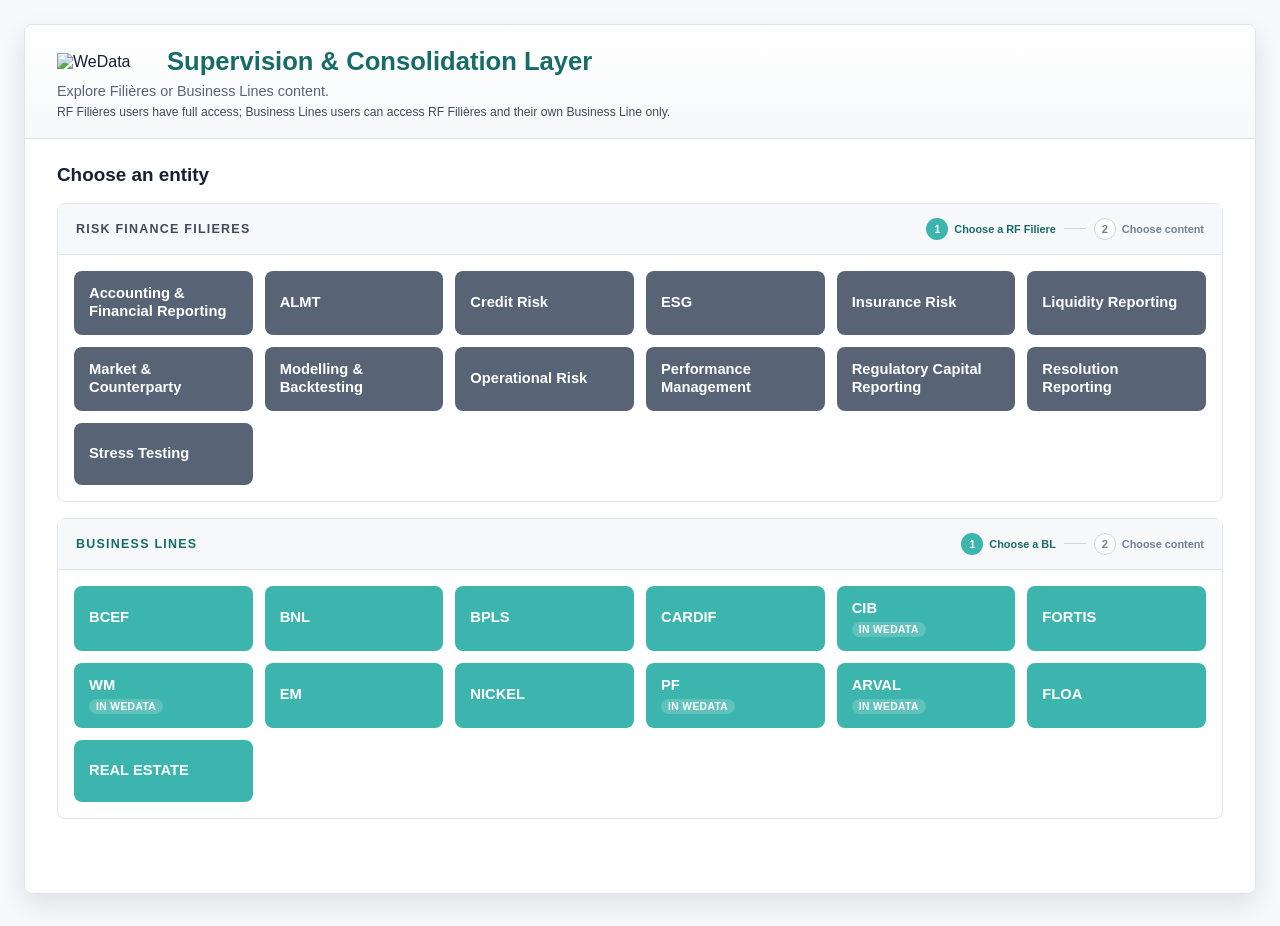
==== commit 6f3205da: "Simplify Business Lines to four content destinations" ====
--- a/index.html
+++ b/index.html
@@ -5,7 +5,7 @@
   <meta charset="UTF-8" />
   <meta name="viewport" content="width=device-width, initial-scale=1.0" />
   <title>Supervision & Consolidation Layer</title>
-  <link rel="stylesheet" href="wedata.css?v=20261104-1" />
+  <link rel="stylesheet" href="wedata.css?v=20261109-1" />
 </head>
 
 <body>
@@ -61,20 +61,8 @@
           </div>
         </div>
 
-        <div class="detail-stage hidden" id="modeStage">
-          <div class="stage-label">
-            <span class="stage-number">2</span>
-            <span>Choose content organization <small>(BL or Filiere)</small></span>
-          </div>
-          <div class="mode-switch" id="modeSwitch" aria-label="Content organization">
-            <button class="mode-option" id="businessLineModeButton" type="button" data-mode="businessLine">Business
-              Line</button>
-            <button class="mode-option" id="filiereModeButton" type="button" data-mode="filiere">Filiere</button>
-          </div>
-        </div>
-
         <div class="detail-stage">
-          <div class="stage-label"><span class="stage-number" id="destinationStageNumber">3</span><span id="destinationStageLabel">Choose a Data Domain</span></div>
+          <div class="stage-label"><span class="stage-number" id="destinationStageNumber">2</span><span id="destinationStageLabel">Choose content</span></div>
           <div class="card-grid domain-grid" id="domainGrid"></div>
         </div>
       </section>
@@ -86,8 +74,8 @@
 
   <!-- Charger les donnees avant le comportement. Changer la version ?v= apres
        une publication pour eviter que le navigateur garde les anciens fichiers. -->
-  <script src="wedata-data.js?v=20261104-1"></script>
-  <script src="wedata-ui.js?v=20261104-1"></script>
+  <script src="wedata-data.js?v=20261109-1"></script>
+  <script src="wedata-ui.js?v=20261109-1"></script>
   <script>
     initWeDataNavigator();
   </script>
--- a/wedata.css
+++ b/wedata.css
@@ -442,43 +442,6 @@
   overflow-wrap: anywhere;
 }
 
-.mode-switch {
-  display: inline-flex;
-  align-items: center;
-  gap: 4px;
-  margin: 0;
-  padding: 4px;
-  border: 1px solid var(--green-600);
-  border-radius: 999px;
-  background: var(--green-050);
-}
-
-.mode-option {
-  min-height: 32px;
-  padding: 6px 14px;
-  border: 0;
-  border-radius: 999px;
-  background: transparent;
-  color: var(--green-800);
-  font-size: 0.78rem;
-  font-weight: 900;
-  letter-spacing: 0.08em;
-  text-transform: uppercase;
-  cursor: pointer;
-}
-
-.mode-option.is-active {
-  background: var(--green-600);
-  color: var(--white);
-  box-shadow: 0 4px 10px rgba(60, 181, 174, 0.22);
-}
-
-.mode-option:focus-visible {
-  outline: 3px solid rgba(60, 181, 174, 0.28);
-  outline-offset: 2px;
-}
-
-
 .feedback {
   min-height: 22px;
   margin: 0 32px 24px;
@@ -633,12 +596,6 @@
     grid-column: 1 / -1;
   }
 
-  .mode-switch {
-    display: grid;
-    grid-template-columns: 1fr 1fr;
-    border-radius: var(--radius);
-  }
-
   .btn {
     width: 100%;
   }
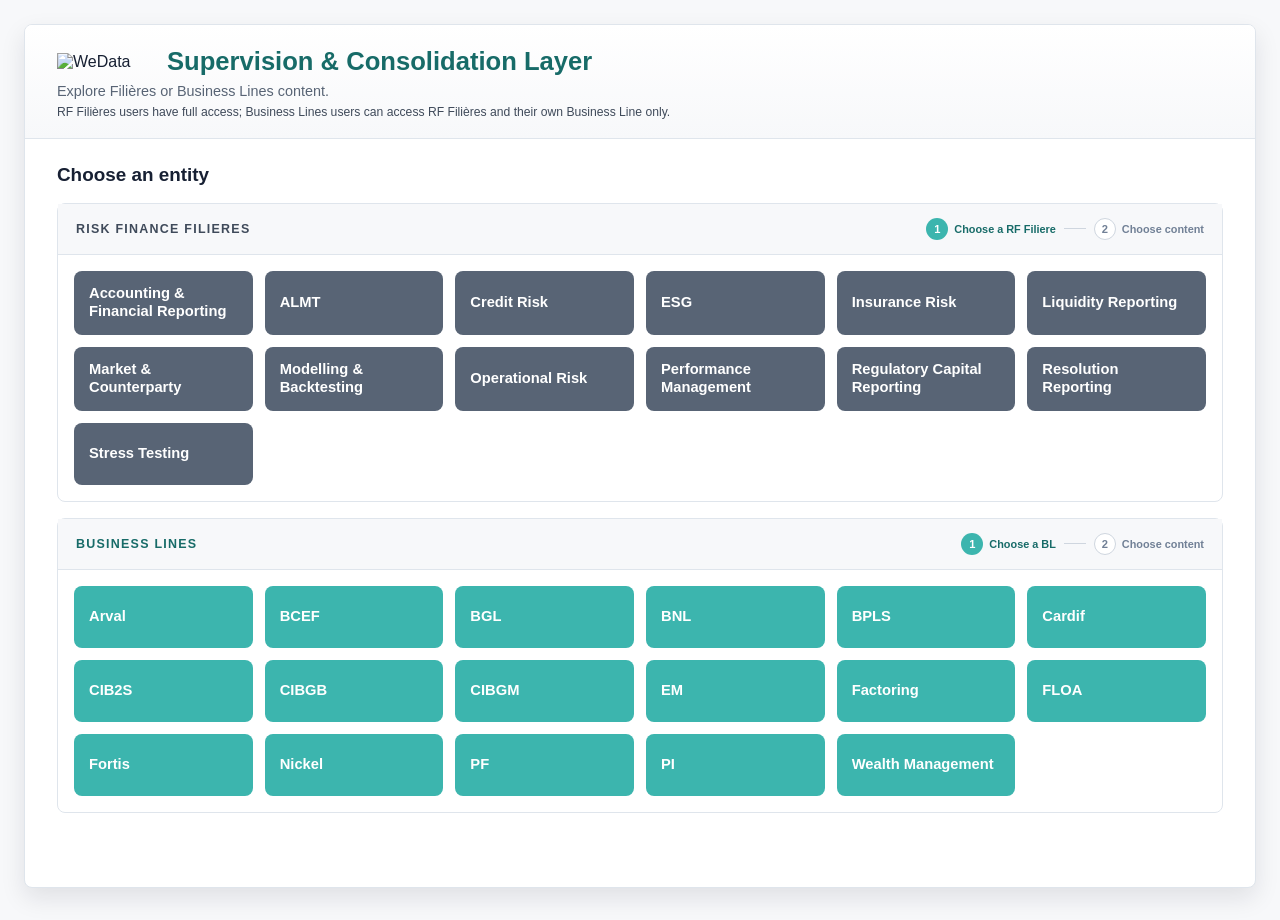
==== commit b58a679a: "Add regional Business Line navigation and simplify back action" ====
--- a/index.html
+++ b/index.html
@@ -5,7 +5,7 @@
   <meta charset="UTF-8" />
   <meta name="viewport" content="width=device-width, initial-scale=1.0" />
   <title>Supervision & Consolidation Layer</title>
-  <link rel="stylesheet" href="wedata.css?v=20261109-1" />
+  <link rel="stylesheet" href="wedata.css?v=20261109-3" />
 </head>
 
 <body>
@@ -61,6 +61,14 @@
           </div>
         </div>
 
+        <!-- Visible uniquement apres selection du perimetre d'une BL regionale. -->
+        <div class="detail-stage hidden" id="scopeContext">
+          <div class="stage-label"><span class="stage-number">2</span><span>Selected scope</span></div>
+          <div class="context-box">
+            <div><p class="context-value" id="selectedScopeLabel"></p></div>
+          </div>
+        </div>
+
         <div class="detail-stage">
           <div class="stage-label"><span class="stage-number" id="destinationStageNumber">2</span><span id="destinationStageLabel">Choose content</span></div>
           <div class="card-grid domain-grid" id="domainGrid"></div>
@@ -74,8 +82,8 @@
 
   <!-- Charger les donnees avant le comportement. Changer la version ?v= apres
        une publication pour eviter que le navigateur garde les anciens fichiers. -->
-  <script src="wedata-data.js?v=20261109-1"></script>
-  <script src="wedata-ui.js?v=20261109-1"></script>
+  <script src="wedata-data.js?v=20261109-3"></script>
+  <script src="wedata-ui.js?v=20261109-3"></script>
   <script>
     initWeDataNavigator();
   </script>
--- a/wedata.css
+++ b/wedata.css
@@ -397,6 +397,11 @@
   margin-bottom: 18px;
 }
 
+/* Le rappel du perimetre conserve uniquement son libelle. */
+#scopeContext .context-box {
+  grid-template-columns: minmax(0, 1fr);
+}
+
 .stage-label {
   display: flex;
   align-items: center;
